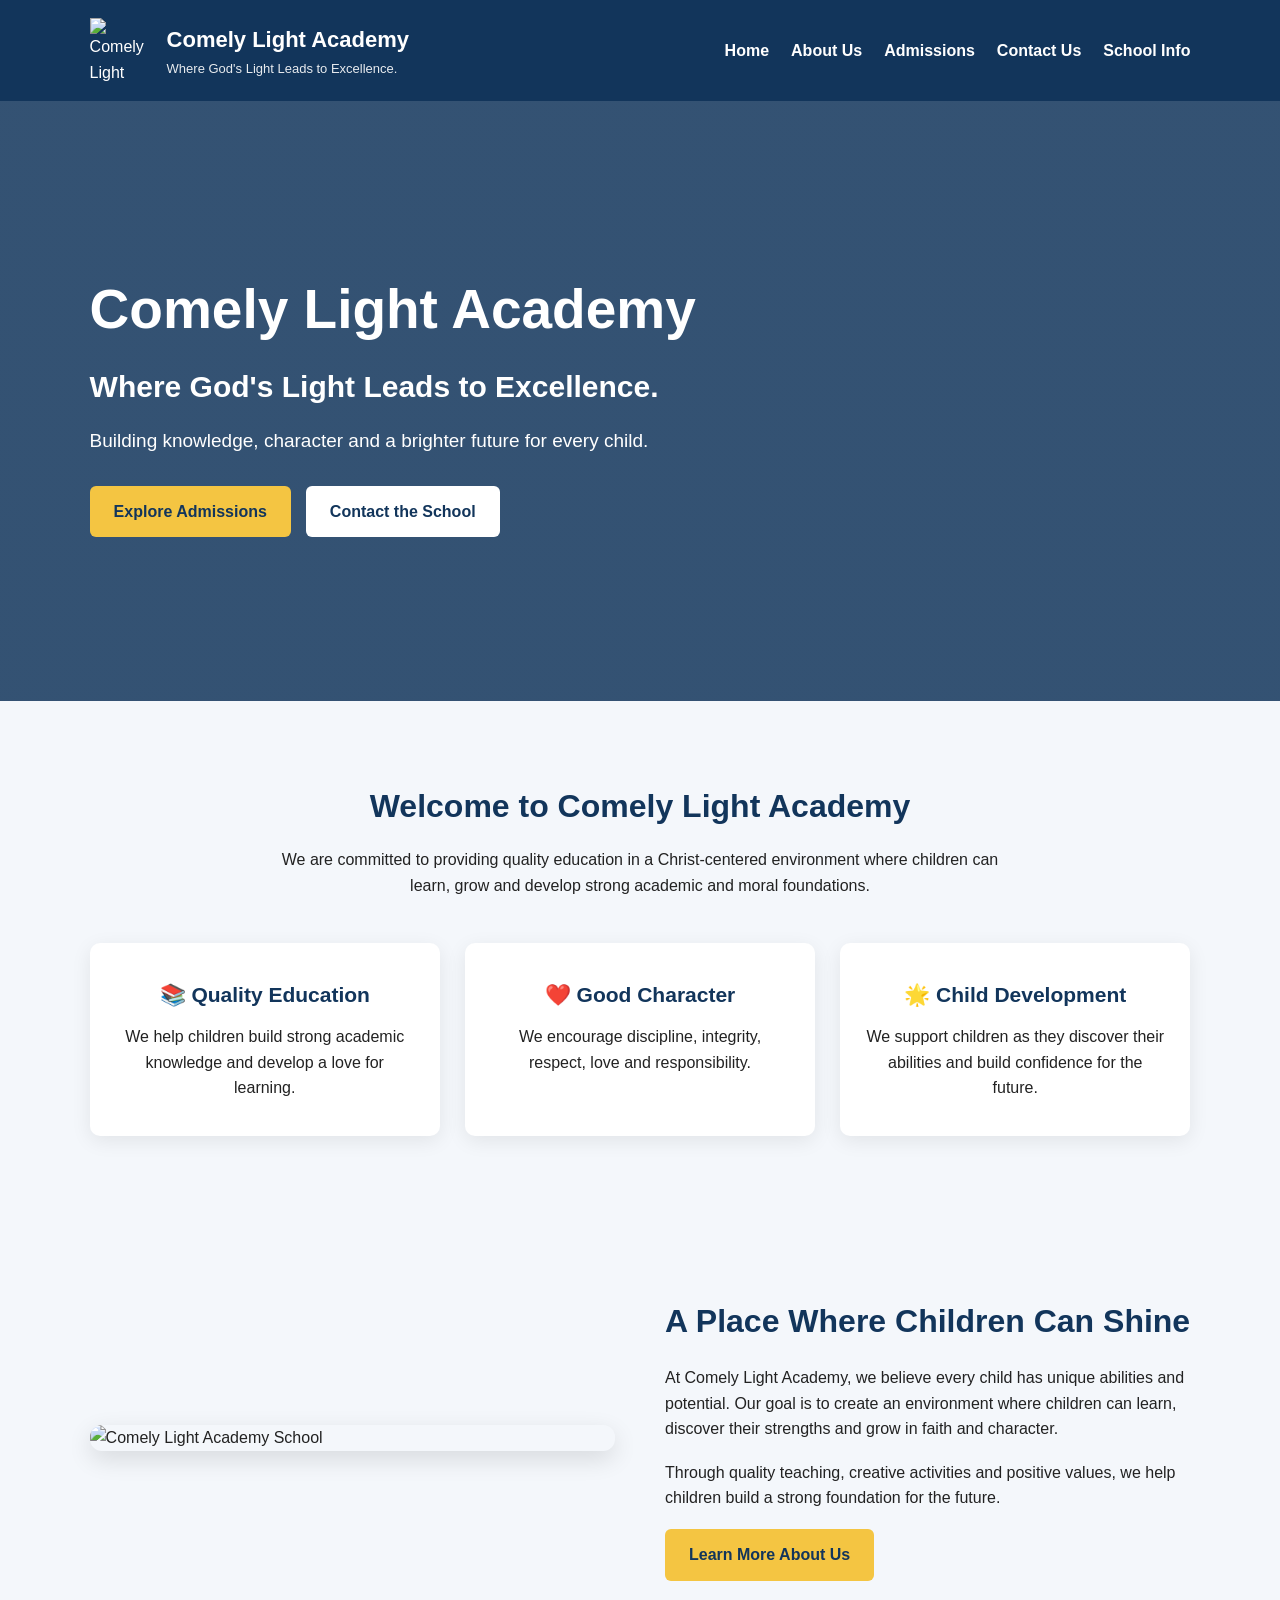
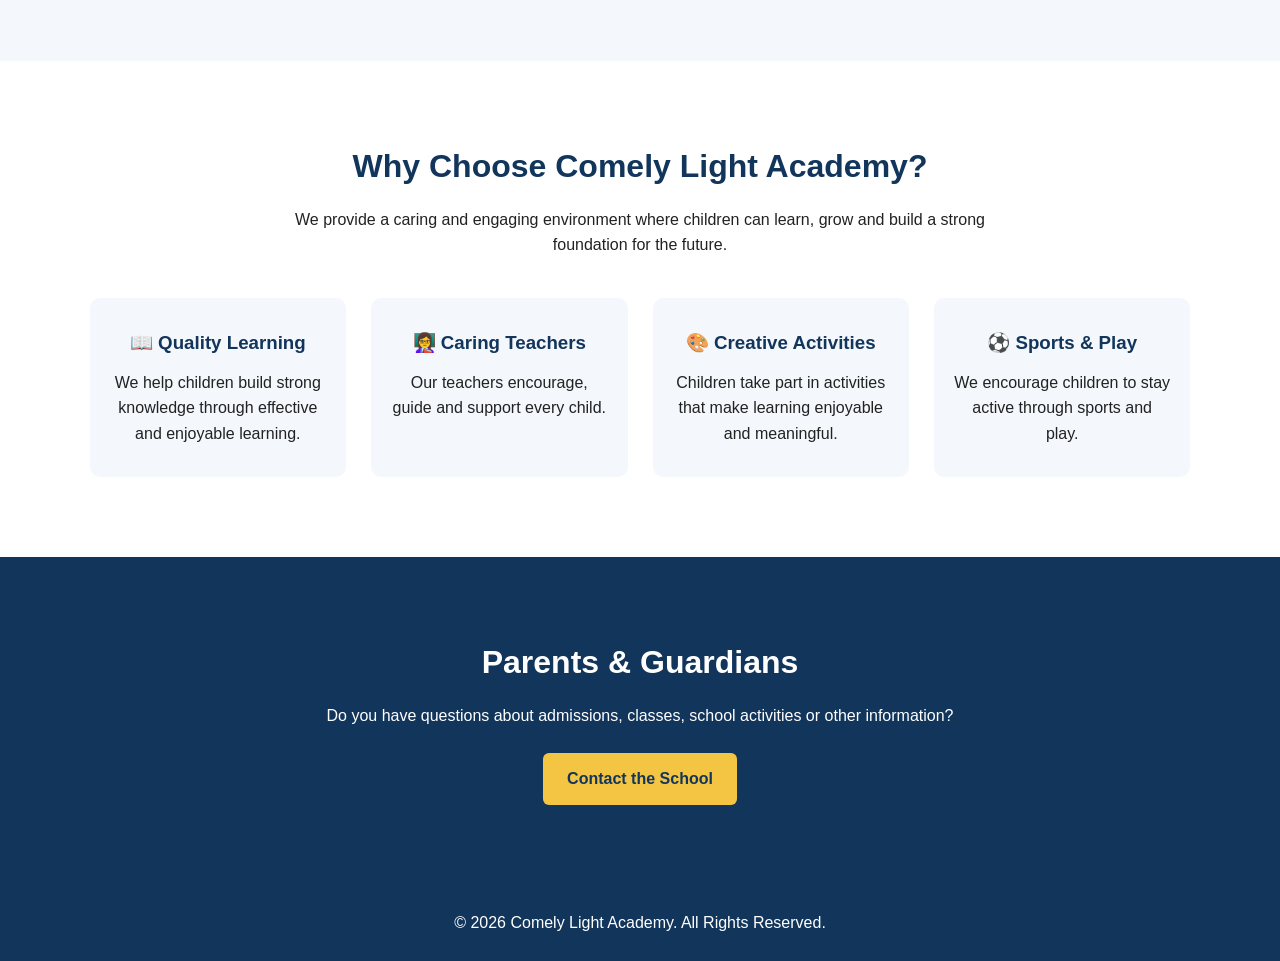
==== index.html @ bd78b844 "Add files via upload" ====
<!DOCTYPE html>
<html lang="en">

<head>
    <meta charset="UTF-8">
    <meta name="viewport" content="width=device-width, initial-scale=1.0">

    <title>Comely Light Academy</title>

    <link rel="stylesheet" href="style.css">
</head>

<body>

    <!-- HEADER -->

    <header>

        <div class="logo">

            <img src="images/logo.png" alt="Comely Light Academy Logo">

            <div>
                <h2>Comely Light Academy</h2>
                <p>Where God's Light Leads to Excellence.</p>
            </div>

        </div>

        <nav>
            <a href="index.html">Home</a>
            <a href="about.html">About Us</a>
            <a href="admissions.html">Admissions</a>
            <a href="contact.html">Contact Us</a>
            <a href="school-info.html">School Info</a>
        </nav>

    </header>


    <!-- HERO SECTION -->

    <section class="hero">

        <h1>Comely Light Academy</h1>

        <h2>Where God's Light Leads to Excellence.</h2>

        <p>
            Building knowledge, character and a brighter future
            for every child.
        </p>

        <div class="hero-buttons">

            <a href="admissions.html" class="button">
                Explore Admissions
            </a>

            <a href="contact.html" class="button secondary-button">
                Contact the School
            </a>

        </div>

    </section>


    <!-- WELCOME SECTION -->

    <section class="welcome">

        <h2>Welcome to Comely Light Academy</h2>

        <p>
            We are committed to providing quality education in a
            Christ-centered environment where children can learn,
            grow and develop strong academic and moral foundations.
        </p>


        <div class="cards">

            <div class="card">

                <h3>📚 Quality Education</h3>

                <p>
                    We help children build strong academic knowledge
                    and develop a love for learning.
                </p>

            </div>


            <div class="card">

                <h3>❤️ Good Character</h3>

                <p>
                    We encourage discipline, integrity, respect,
                    love and responsibility.
                </p>

            </div>


            <div class="card">

                <h3>🌟 Child Development</h3>

                <p>
                    We support children as they discover their
                    abilities and build confidence for the future.
                </p>

            </div>

        </div>

    </section>


    <!-- ABOUT PREVIEW -->

    <section class="home-about">

        <div class="home-about-image">

            <img src="images/school.jpg" alt="Comely Light Academy School">

        </div>


        <div class="home-about-text">

            <h2>A Place Where Children Can Shine</h2>

            <p>
                At Comely Light Academy, we believe every child has
                unique abilities and potential. Our goal is to create
                an environment where children can learn, discover
                their strengths and grow in faith and character.
            </p>

            <p>
                Through quality teaching, creative activities and
                positive values, we help children build a strong
                foundation for the future.
            </p>

            <a href="about.html" class="button">
                Learn More About Us
            </a>

        </div>

    </section>


    <!-- WHY CHOOSE US -->

    <section class="why-us">

        <h2>Why Choose Comely Light Academy?</h2>

        <p>
            We provide a caring and engaging environment where
            children can learn, grow and build a strong foundation
            for the future.
        </p>


        <div class="why-cards">

            <div class="why-card">

                <h3>📖 Quality Learning</h3>

                <p>
                    We help children build strong knowledge through
                    effective and enjoyable learning.
                </p>

            </div>


            <div class="why-card">

                <h3>👩‍🏫 Caring Teachers</h3>

                <p>
                    Our teachers encourage, guide and support every child.
                </p>

            </div>


            <div class="why-card">

                <h3>🎨 Creative Activities</h3>

                <p>
                    Children take part in activities that make
                    learning enjoyable and meaningful.
                </p>

            </div>


            <div class="why-card">

                <h3>⚽ Sports & Play</h3>

                <p>
                    We encourage children to stay active through
                    sports and play.
                </p>

            </div>

        </div>

    </section>


    <!-- PARENTS SECTION -->

    <section class="parents-section">

        <h2>Parents & Guardians</h2>

        <p>
            Do you have questions about admissions, classes,
            school activities or other information?
        </p>

        <a href="contact.html" class="button">
            Contact the School
        </a>

    </section>


    <!-- FOOTER -->

    <footer>

        <p>
            &copy; 2026 Comely Light Academy. All Rights Reserved.
        </p>

    </footer>


</body>

</html>
---- style.css ----
* {
    margin: 0;
    padding: 0;
    box-sizing: border-box;
}

body {
    font-family: Arial, sans-serif;
    line-height: 1.6;
    background: #f4f7fb;
    color: #222;
}

/* HEADER */

header {
    background: #12355b;
    color: white;
    padding: 18px 7%;
    display: flex;
    justify-content: space-between;
    align-items: center;
    gap: 30px;
    position: sticky;
    top: 0;
    z-index: 1000;
}
    .logo {
    display: flex;
    align-items: center;
    gap: 12px;
}

.logo img {
    width: 65px;
    height: 65px;
    object-fit: contain;
}.logo h2 {
    font-size: 22px;
    margin-bottom: 2px;
}

.logo p {
    font-size: 13px;
    opacity: 0.9;
}

nav {
    display: flex;
    gap: 22px;
    flex-wrap: wrap;
}

nav a {
    color: white;
    text-decoration: none;
    font-weight: bold;
    transition: 0.3s;
}

nav a:hover {
    color: #f4c542;
}

/* HERO */

.hero {
    min-height: 600px;
    padding: 100px 7%;
    display: flex;
    flex-direction: column;
    justify-content: center;
    align-items: flex-start;
    background: linear-gradient(
        rgba(18, 53, 91, 0.85),
        rgba(18, 53, 91, 0.85)
    ),
    url("images/school.jpg");

    background-size: cover;
    background-position: center;
    color: white;
}

.hero h1 {
    font-size: 55px;
    margin-bottom: 10px;
}

.hero h2 {
    font-size: 30px;
    margin-bottom: 15px;
}

.hero p {
    font-size: 19px;
    max-width: 650px;
    margin-bottom: 30px;
}

/* BUTTON */

.button {
    display: inline-block;
    background: #f4c542;
    color: #12355b;
    padding: 13px 24px;
    text-decoration: none;
    border-radius: 6px;
    font-weight: bold;
    transition: 0.3s;
}

.button:hover {
    transform: translateY(-2px);
    background: #ffd866;
}

/* WELCOME SECTION */

.welcome {
    padding: 80px 7%;
    text-align: center;
}

.welcome h2 {
    color: #12355b;
    font-size: 32px;
    margin-bottom: 15px;
}

.welcome > p {
    max-width: 750px;
    margin: auto;
}

/* CARDS */

.cards {
    margin-top: 45px;
    display: flex;
    gap: 25px;
    justify-content: center;
}

.card {
    background: white;
    padding: 35px 25px;
    border-radius: 10px;
    box-shadow: 0 5px 20px rgba(0, 0, 0, 0.08);
    flex: 1;
    transition: 0.3s;
}

.card:hover {
    transform: translateY(-5px);
}

.card h3 {
    color: #12355b;
    margin-bottom: 12px;
    font-size: 21px;
}

/* OTHER PAGES */

.page {
    max-width: 1000px;
    margin: auto;
    padding: 80px 7%;
    min-height: 650px;
}

.page h1 {
    color: #12355b;
    font-size: 40px;
    margin-bottom: 25px;
}

.page h2 {
    color: #12355b;
    margin-top: 35px;
    margin-bottom: 10px;
}

.page p {
    margin-bottom: 20px;
}

.page ul,
.page ol {
    margin: 20px 0 30px 25px;
}

.page li {
    margin-bottom: 8px;
}

/* CONTACT FORM */

form {
    margin-top: 30px;
    background: white;
    padding: 35px;
    border-radius: 10px;
    box-shadow: 0 5px 20px rgba(0, 0, 0, 0.08);
}

label {
    display: block;
    margin-top: 18px;
    margin-bottom: 7px;
    font-weight: bold;
    color: #12355b;
}

input,
textarea {
    width: 100%;
    padding: 13px;
    border: 1px solid #ccc;
    border-radius: 6px;
    font-size: 16px;
    font-family: Arial, sans-serif;
}

input:focus,
textarea:focus {
    outline: none;
    border-color: #12355b;
}

textarea {
    resize: vertical;
}

button {
    margin-top: 22px;
    padding: 13px 28px;
    border: none;
    border-radius: 6px;
    background: #12355b;
    color: white;
    font-size: 16px;
    font-weight: bold;
    cursor: pointer;
    transition: 0.3s;
}

button:hover {
    background: #0b243f;
}

/* FOOTER */

footer {
    background: #12355b;
    color: white;
    text-align: center;
    padding: 25px;
}

/* MOBILE */

@media (max-width: 768px) {

    header {
        flex-direction: column;
        text-align: center;
    }

    nav {
        justify-content: center;
        gap: 14px;
    }

    .hero {
        min-height: 500px;
        text-align: center;
        align-items: center;
    }

    .hero h1 {
        font-size: 38px;
    }

    .hero h2 {
        font-size: 24px;
    }

    .hero p {
        font-size: 16px;
    }

    .welcome h2 {
        font-size: 27px;
    }

    .cards {
        flex-direction: column;
    }

    .page h1 {
        font-size: 32px;
    }

    form {
        padding: 25px;
    }
}
/* WHY CHOOSE US */

.why-us {
    padding: 80px 7%;
    text-align: center;
    background: white;
}

.why-us h2 {
    color: #12355b;
    font-size: 32px;
    margin-bottom: 15px;
}

.why-us > p {
    max-width: 700px;
    margin: 0 auto 40px;
}

.why-cards {
    display: grid;
    grid-template-columns: repeat(4, 1fr);
    gap: 25px;
}

.why-card {
    background: #f4f7fb;
    padding: 30px 20px;
    border-radius: 10px;
    transition: 0.3s;
}

.why-card:hover {
    transform: translateY(-5px);
}

.why-card h3 {
    color: #12355b;
    margin-bottom: 12px;
}

@media (max-width: 768px) {

    .why-cards {
        grid-template-columns: 1fr;
    }

}
 
/* HOME ABOUT SECTION */

.home-about {
    padding: 80px 7%;
    display: flex;
    align-items: center;
    gap: 50px;
    background: #f4f7fb;
}

.home-about-image {
    flex: 1;
}

.home-about-image img {
    width: 100%;
    border-radius: 12px;
    display: block;
    box-shadow: 0 8px 25px rgba(0, 0, 0, 0.12);
}

.home-about-text {
    flex: 1;
}

.home-about-text h2 {
    color: #12355b;
    font-size: 32px;
    margin-bottom: 18px;
}

.home-about-text p {
    margin-bottom: 18px;
}


/* HERO BUTTONS */

.hero-buttons {
    display: flex;
    gap: 15px;
    flex-wrap: wrap;
}

.secondary-button {
    background: white;
    color: #12355b;
}

.secondary-button:hover {
    background: #f4c542;
}


/* PARENTS SECTION */

.parents-section {
    padding: 80px 7%;
    text-align: center;
    background: #12355b;
    color: white;
}

.parents-section h2 {
    font-size: 32px;
    margin-bottom: 15px;
}

.parents-section p {
    margin-bottom: 25px;
}


/* MOBILE HOME ABOUT */

@media (max-width: 768px) {

    .home-about {
        flex-direction: column;
        text-align: center;
    }

    .home-about-text h2 {
        font-size: 27px;
    }

    .hero-buttons {
        justify-content: center;
    }

}
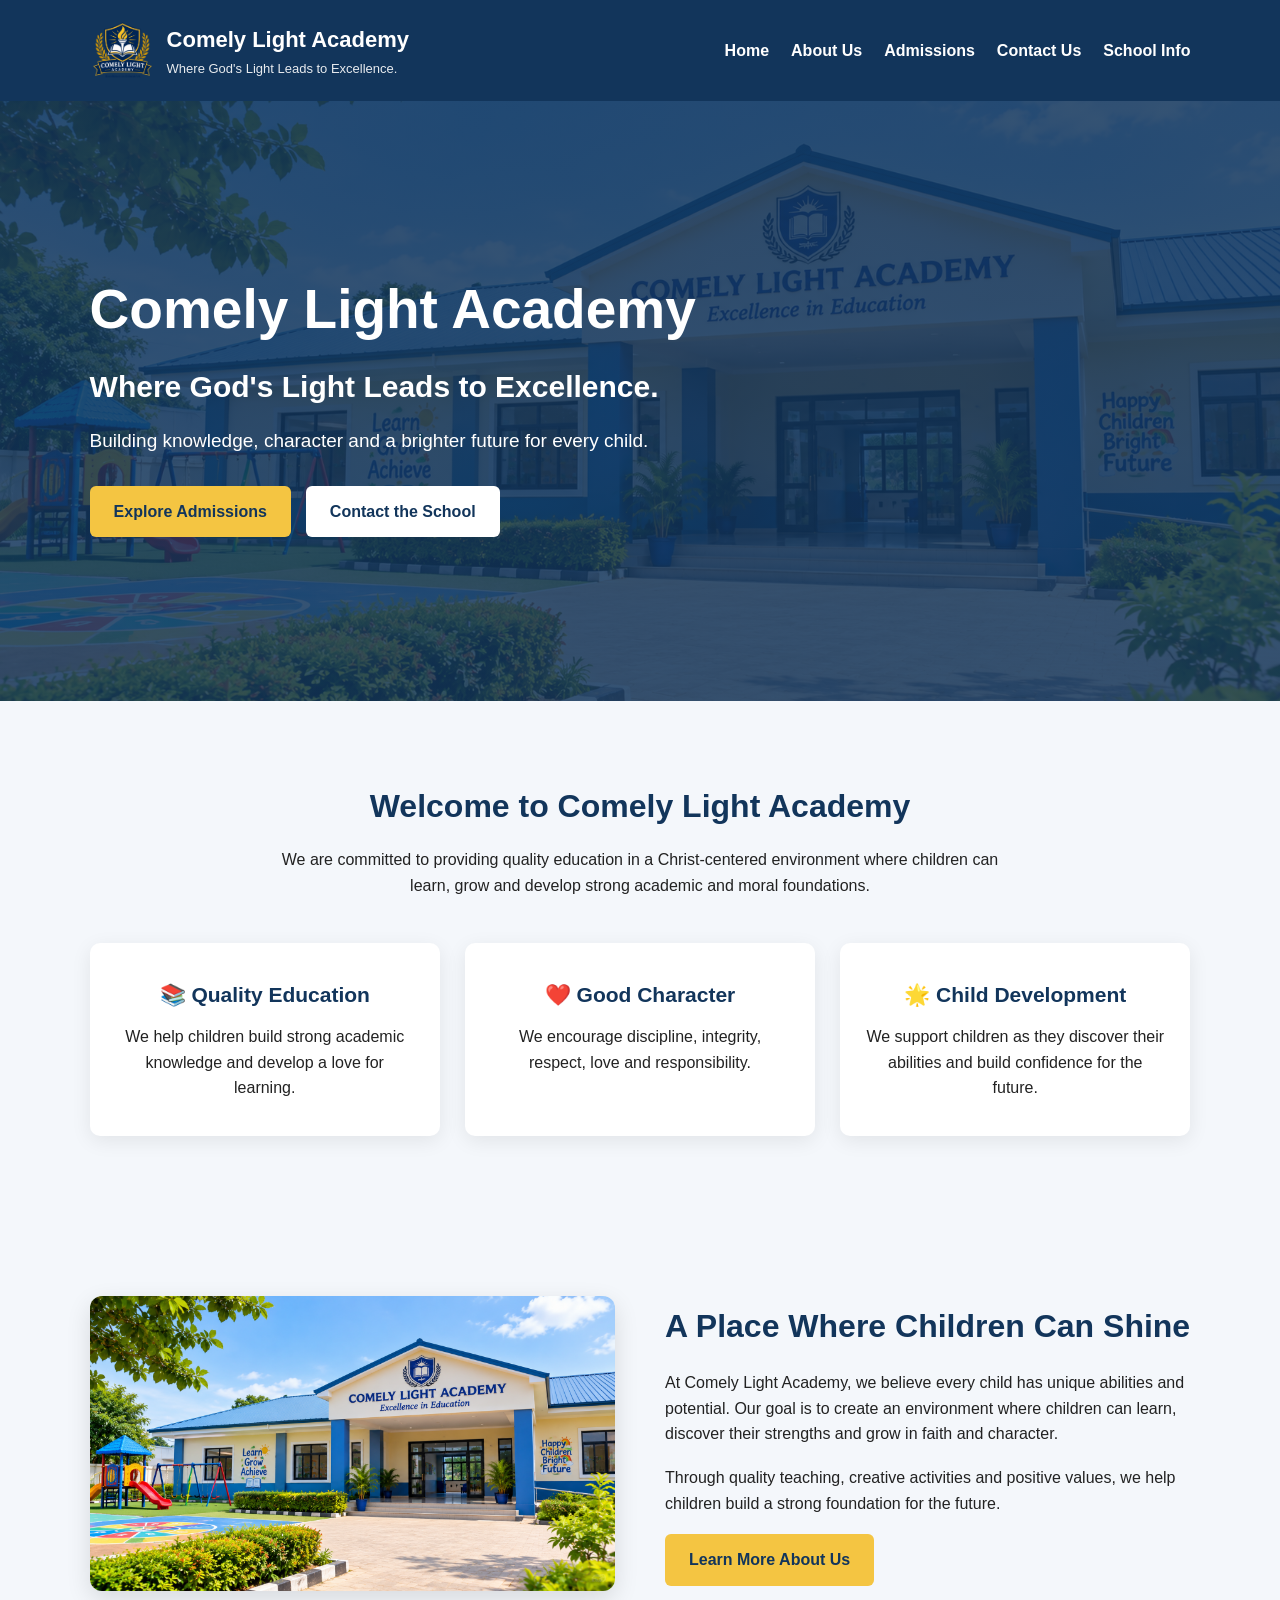
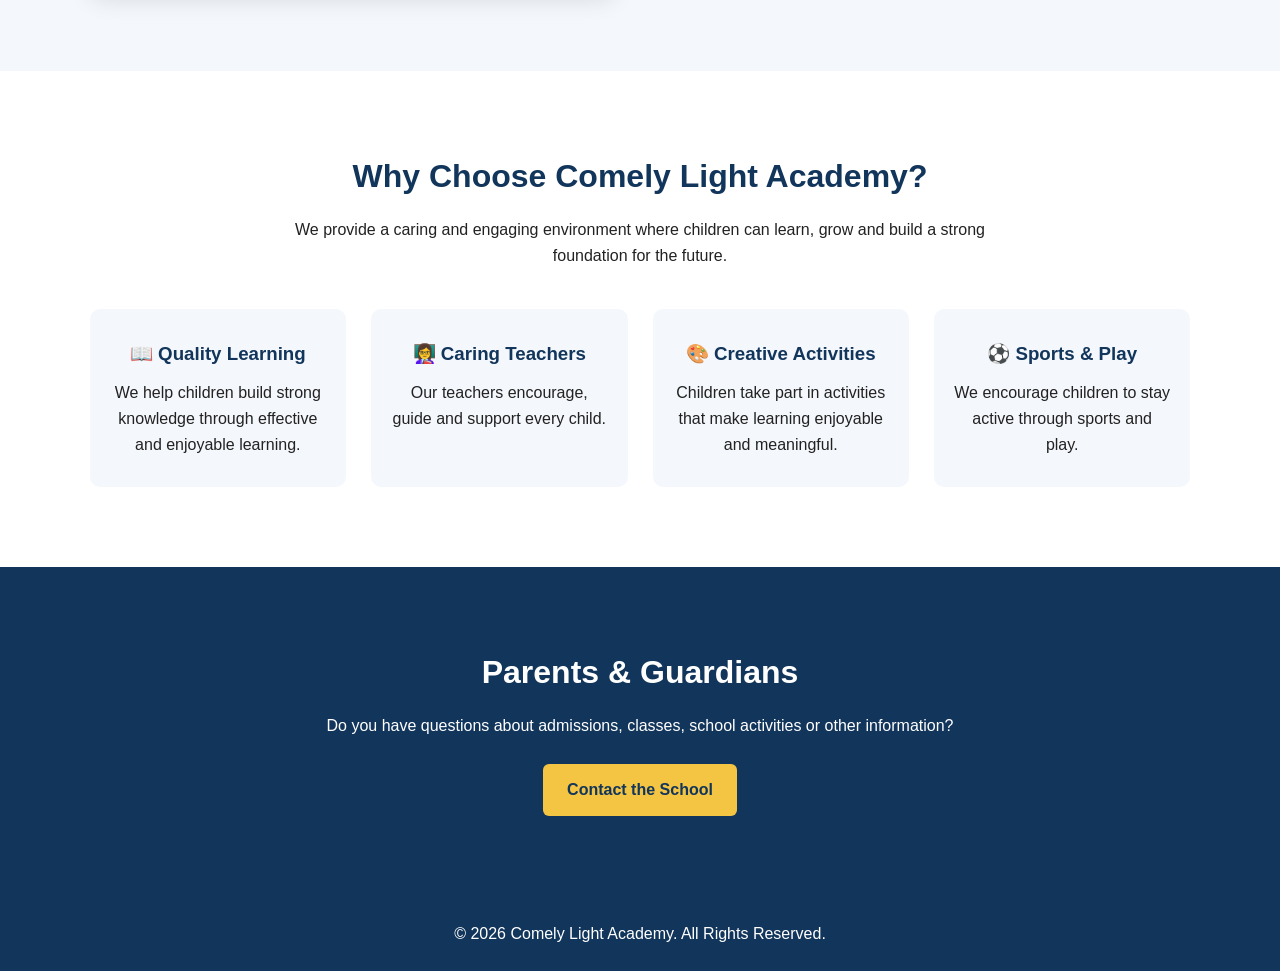
==== commit b0f3eb7e: "Update index.html" ====
--- a/index.html
+++ b/index.html
@@ -255,4 +255,4 @@
 
 </body>
 
-</html>+</html>
